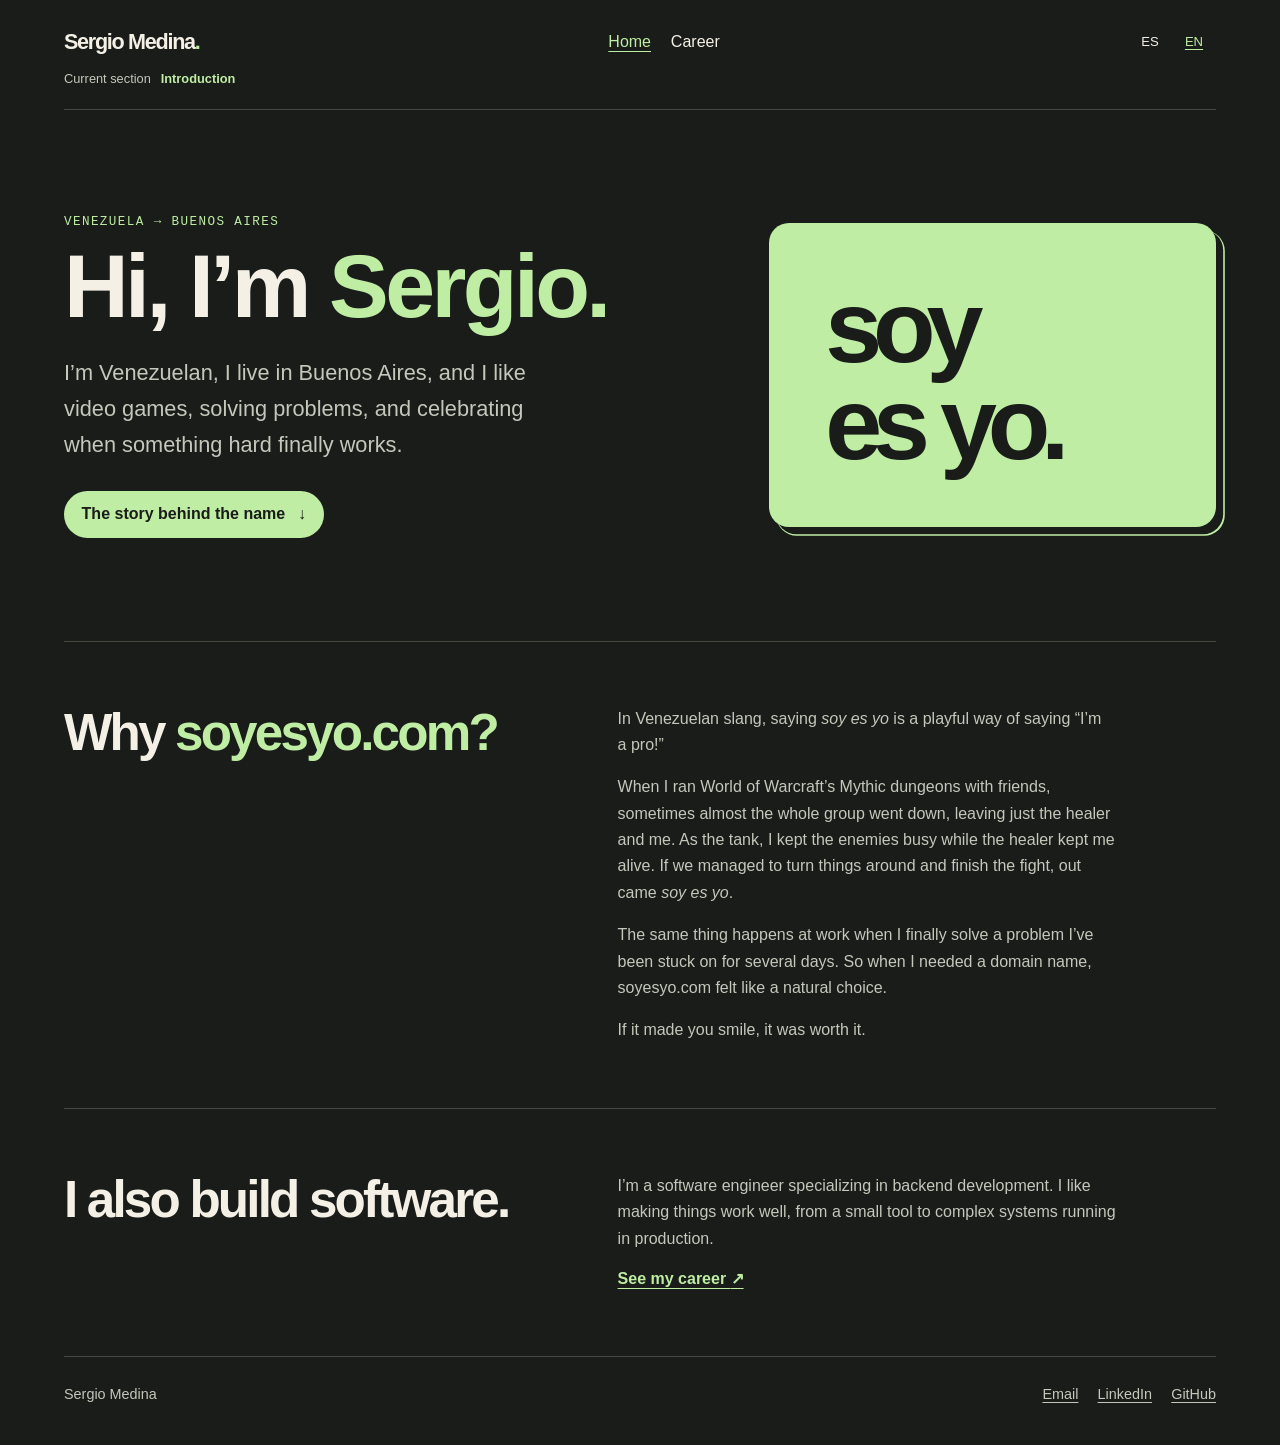
==== en/index.html @ 8597193c "Simplify career header and introduction" ====
<!doctype html>
<html lang="en">
<head>
  <meta charset="utf-8">
  <meta name="viewport" content="width=device-width, initial-scale=1">
  <meta name="description" content="I’m Sergio Medina, a Venezuelan software engineer based in Buenos Aires. Read the story behind soyesyo.com and explore my work in backend development.">
  <meta name="theme-color" content="#191c19">
  <title>Sergio Medina | Soy es yo</title>
  <link rel="canonical" href="https://soyesyo.com/en/">
  <link rel="alternate" hreflang="es" href="https://soyesyo.com/">
  <link rel="alternate" hreflang="en" href="https://soyesyo.com/en/">
  <link rel="alternate" hreflang="x-default" href="https://soyesyo.com/">
  <link rel="stylesheet" href="../styles.css?v=17">
  <script src="../scripts.js?v=10" defer></script>
</head>
<body>
  <a class="skip" href="#content">Skip to content</a>
  <header class="site-header wrap">
    <a class="brand" href="./" lang="es">Sergio Medina<span class="brand-period">.</span></a>
    <nav aria-label="Main navigation">
      <a href="./" aria-current="page">Home</a>
      <a href="career.html" data-career-link>Career</a>
    </nav>
    <nav class="languages" aria-label="Language">
      <a lang="es" hreflang="es" aria-label="Español" href="../">ES</a>
      <a lang="en" hreflang="en" aria-label="English" href="./" aria-current="true">EN</a>
    </nav>
    <p class="section-position" hidden>Current section <span></span></p>
    <div class="reading-progress" aria-hidden="true"></div>
  </header>
  <main class="wrap" id="content" tabindex="-1">
    <section class="hero personal" id="about" aria-labelledby="intro" data-section-label="Introduction" tabindex="-1">
      <div>
        <p class="eyebrow">Venezuela → Buenos Aires</p>
        <h1 id="intro">Hi, I’m <span>Sergio.</span></h1>
        <p class="lede">I’m Venezuelan, I live in Buenos Aires, and I like video games, solving problems, and celebrating when something hard finally works.</p>
        <a class="button" href="#about-domain">The story behind the name <span aria-hidden="true">↓</span></a>
      </div>
      <div class="wordmark" lang="es" aria-hidden="true"><span>soy</span><span>es yo.</span></div>
    </section>
    <section class="section editorial" id="about-domain" aria-labelledby="domain-title" data-section-label="The story behind the name" tabindex="-1">
      <h2 id="domain-title">Why <span>soyesyo.com?</span></h2>
      <div>
        <p>In Venezuelan slang, saying <em lang="es">soy es yo</em> is a playful way of saying “I’m a pro!”</p>
        <p>When I ran World of Warcraft’s Mythic dungeons with friends, sometimes almost the whole group went down, leaving just the healer and me. As the tank, I kept the enemies busy while the healer kept me alive. If we managed to turn things around and finish the fight, out came <em lang="es">soy es yo</em>.</p>
        <p>The same thing happens at work when I finally solve a problem I’ve been stuck on for several days. So when I needed a domain name, soyesyo.com felt like a natural choice.</p>
        <p>If it made you smile, it was worth it.</p>
      </div>
    </section>
    <section class="section editorial" id="software" aria-labelledby="work-title" data-section-label="I also build software" tabindex="-1">
      <h2 id="work-title">I also build software.</h2>
      <div><p>I’m a software engineer specializing in backend development. I like making things work well, from a small tool to complex systems running in production.</p>
      <a class="text-link" href="career.html">See my career <span aria-hidden="true">↗</span></a></div>
    </section>
  </main>
  <footer class="site-footer wrap">
    <span>Sergio Medina</span>
    <div><a href="mailto:sermed19@gmail.com">Email</a><a href="https://www.linkedin.com/in/sermedh/">LinkedIn</a><a href="https://github.com/Sermed92">GitHub</a></div>
  </footer>
</body>
</html>
---- styles.css ----
:root {
  color-scheme: dark;
  --background: #191c19;
  --surface: #232823;
  --text: #f5f0e6;
  --muted: #c4c8bb;
  --accent: #bfeda4;
  --line: #434b41;
  font-family: "DM Sans", "Segoe UI", sans-serif;
  background: var(--background);
  color: var(--text);
}

html { scroll-padding-top: var(--header-scroll-offset, 5.5rem); }
* { box-sizing: border-box; }
body { margin: 0; line-height: 1.65; }
a { color: inherit; text-underline-offset: .24em; }
a:hover { color: var(--accent); }
a:focus-visible { outline: 2px solid var(--accent); outline-offset: 5px; }
p, h1, h2, h3, dl, dd { margin: 0; }
p + p { margin-top: 1em; }
.wrap { width: min(100% - 3rem, 72rem); margin-inline: auto; }
.skip { position: fixed; left: 1rem; top: 1rem; z-index: 3; transform: translateY(-200%); background: var(--surface); padding: .5rem 1rem; }
.skip:focus { transform: none; }

.site-header, .site-footer { display: flex; align-items: center; justify-content: space-between; gap: .75rem 1.5rem; }
.site-header { position: sticky; top: 0; z-index: 2; background: var(--background); padding-block: 1.25rem; border-bottom: 1px solid var(--line); }
.site-header:has(.section-position:not([hidden])) { flex-wrap: wrap; row-gap: .25rem; }
.section-position { flex-basis: 100%; color: var(--muted); font-size: .8rem; }
[tabindex="-1"]:focus-visible { outline: 2px solid var(--accent); outline-offset: 4px; }
.section-position span { color: var(--accent); font-weight: 650; margin-inline-start: .4rem; }
.reading-progress {
  position: absolute;
  inset: auto 0 -1px;
  height: 2px;
  background: var(--accent);
  transform: scaleX(var(--reading-progress, 0));
  transform-origin: left;
  pointer-events: none;
}
.site-header nav, .site-footer div { display: flex; align-items: center; flex-wrap: wrap; gap: .5rem 1.2rem; }
.site-header a { text-decoration: none; }
.site-header nav a { display: inline-flex; align-items: center; justify-content: center; min-width: 2.75rem; min-height: 2.75rem; }
.site-header .section-jump { display: inline-flex; align-items: center; min-height: 2.75rem; padding-inline: .25rem; text-decoration: underline; white-space: nowrap; }
.site-header [aria-current] { color: var(--accent); text-decoration: underline; }
.brand { white-space: nowrap; font-size: 1.35rem; font-weight: 800; letter-spacing: -.06em; }
.brand-period, h1 span, .editorial h2 span { color: var(--accent); }
.site-header .languages { gap: 0; font-size: .82rem; }
.site-footer { flex-wrap: wrap; border-top: 1px solid var(--line); padding-block: 1.6rem 2.4rem; color: var(--muted); font-size: .9rem; }

.hero { display: grid; align-items: center; grid-template-columns: minmax(0, 1.35fr) minmax(0, 1fr); gap: clamp(2.5rem, 8vw, 7rem); padding-block: clamp(3.5rem, 8vw, 8rem); }
.hero h1 { font-size: clamp(3rem, 7vw, 7rem); font-weight: 650; line-height: .98; letter-spacing: -.04em; margin-block: .75rem 1.5rem; text-wrap: balance; }
.professional { grid-template-columns: minmax(0, 2.5fr) minmax(10rem, 1fr); padding-block: clamp(2.5rem, 5vw, 5rem); }
.professional h1 { font-size: clamp(2.65rem, 5.4vw, 5.4rem); }
.legacy-sections :target, .legacy-sections :target > a, .legacy-recovery:not(:has(:target)) .legacy-default a { color: var(--accent); font-weight: 650; }
.eyebrow { font: .79rem/1.5 "IBM Plex Mono", Consolas, monospace; letter-spacing: .11em; text-transform: uppercase; color: var(--accent); }
.lede { font-size: clamp(1.08rem, 1.7vw, 1.38rem); max-width: 41ch; color: var(--muted); }
.button { display: inline-flex; align-items: center; gap: .8rem; margin-top: 1.75rem; padding: .65rem 1.1rem; border-radius: 99rem; color: var(--background); background: var(--accent); font-weight: 650; text-decoration: none; }
.button:hover { background: var(--text); color: var(--background); }
.wordmark { display: grid; align-content: center; min-height: 19rem; padding: clamp(1.5rem, 5vw, 3.5rem); background: var(--accent); color: var(--background); border-radius: 1.25rem; box-shadow: .45rem .45rem 0 var(--background), .5rem .5rem 0 .05rem var(--accent); font-size: clamp(3rem, 8vw, 7.5rem); font-weight: 800; line-height: .85; letter-spacing: -.09em; }
.wordmark span + span { margin-top: .1em; }
.hero-aside { display: grid; align-self: end; border-top: 1px solid var(--line); }
.hero-aside a { display: flex; justify-content: space-between; gap: 1rem; border-bottom: 1px solid var(--line); padding-block: .8rem; text-decoration: none; }
.hero-aside a:hover { text-decoration: underline; }
.hero-aside span, .text-link { color: var(--accent); }

.section { border-top: 1px solid var(--line); padding-block: clamp(2.5rem, 5vw, 5rem); scroll-margin-top: 1.25rem; }
.section h2 { font-size: clamp(2rem, 4vw, 3.5rem); font-weight: 650; letter-spacing: -.055em; line-height: 1.06; margin-bottom: 1.5rem; }
.section h3 { font-size: 1.38rem; line-height: 1.2; letter-spacing: -.025em; text-wrap: balance; }
.section p:not(.eyebrow), .skills dd { color: var(--muted); }
.lede, .timeline p, .skills dd { text-wrap: pretty; }
.editorial { display: grid; grid-template-columns: minmax(0, .9fr) minmax(0, 1.1fr); gap: 1.25rem 4rem; }
.editorial h2 { margin: 0; }
.editorial p { max-width: 56ch; text-wrap: pretty; }
.text-link { display: inline-block; margin-top: .85rem; font-weight: 650; }
.text-link:hover { color: var(--text); }

.case-grid { display: grid; grid-template-columns: repeat(auto-fit, minmax(min(100%, 16rem), 1fr)); gap: 1rem; }
.work-principles .case {
  background: transparent;
  border-width: 1px 0 0;
  border-radius: 0;
  padding-inline: 0;
}
.case { display: flex; flex-direction: column; align-items: start; gap: .85rem; padding: clamp(1rem, 2.4vw, 1.6rem); border: 1px solid var(--line); border-radius: 1rem; background: var(--surface); }
.case p { margin: 0; text-wrap: pretty; }
.case p.case-result { color: var(--text); font-weight: 650; }
.case .stack { margin-top: auto; padding-top: .85rem; border-top: 1px solid var(--line); width: 100%; font-size: .85rem; }
.timeline { list-style: none; margin: 0; padding: 0; }
.timeline li { display: grid; grid-template-columns: minmax(9rem, .35fr) minmax(0, 1fr); gap: .35rem 1.5rem; padding-block: 1.2rem; border-bottom: 1px solid var(--line); }
.timeline li:last-child { border-bottom: 0; padding-bottom: 0; }
.timeline h3 { margin-bottom: .35rem; }
.timeline h3 span { display: inline-block; margin-left: .45rem; font-size: .9rem; font-weight: 450; letter-spacing: normal; color: var(--muted); }
.date { font: .84rem/1.6 "IBM Plex Mono", Consolas, monospace; }
.skills div + div { margin-top: .85rem; }
.skills dt { font-weight: 650; }

@media (max-width: 48rem) {
  .hero, .editorial { grid-template-columns: 1fr; }
  .wordmark { min-height: 12rem; }
}
@media (max-width: 28rem) {
  .wrap { width: calc(100% - 2rem); }
  .site-header { width: calc(100% - 1.25rem); column-gap: .25rem; font-size: .9rem; }
  .site-header nav { column-gap: .25rem; }
  .site-header .brand { letter-spacing: -.04em; font-size: .9rem; }
  .site-header { padding-block: .65rem; }
  .career-header { display: grid; grid-template-columns: 1fr auto; gap: 0 .5rem; padding-block: .25rem; }
  .career-header .section-jump, .career-header nav:not(.languages) { justify-self: end; }
  .career-header .languages { justify-self: end; }
  .timeline li { grid-template-columns: 1fr; }
}

@media (max-width: 30rem) and (max-height: 40rem) {
  .professional { padding-block-start: 1.25rem; }
  .professional h1 { font-size: clamp(2rem, 9vw, 2.35rem); margin-bottom: 1rem; }
}
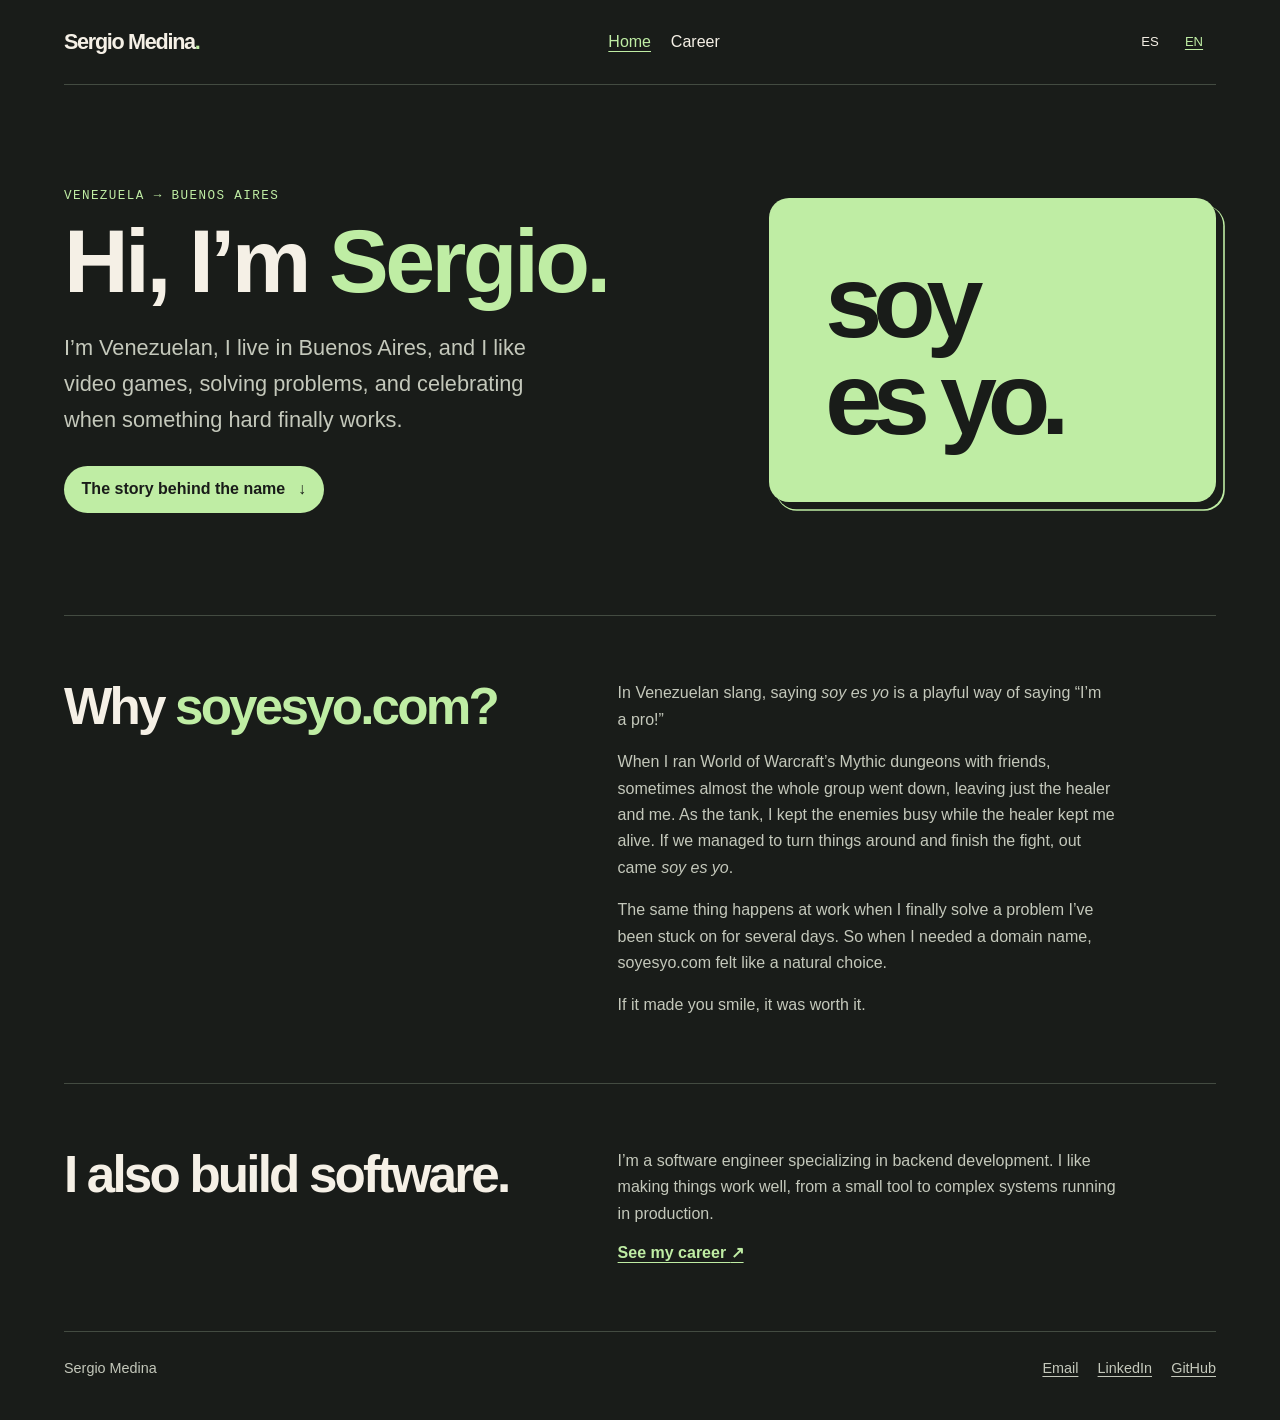
==== commit 1096a9bb: "Simplify navigation across the portfolio" ====
--- a/en/index.html
+++ b/en/index.html
@@ -10,8 +10,8 @@
   <link rel="alternate" hreflang="es" href="https://soyesyo.com/">
   <link rel="alternate" hreflang="en" href="https://soyesyo.com/en/">
   <link rel="alternate" hreflang="x-default" href="https://soyesyo.com/">
-  <link rel="stylesheet" href="../styles.css?v=17">
-  <script src="../scripts.js?v=10" defer></script>
+  <link rel="stylesheet" href="../styles.css?v=19">
+  <script src="../scripts.js?v=11" defer></script>
 </head>
 <body>
   <a class="skip" href="#content">Skip to content</a>
@@ -25,11 +25,10 @@
       <a lang="es" hreflang="es" aria-label="Español" href="../">ES</a>
       <a lang="en" hreflang="en" aria-label="English" href="./" aria-current="true">EN</a>
     </nav>
-    <p class="section-position" hidden>Current section <span></span></p>
     <div class="reading-progress" aria-hidden="true"></div>
   </header>
   <main class="wrap" id="content" tabindex="-1">
-    <section class="hero personal" id="about" aria-labelledby="intro" data-section-label="Introduction" tabindex="-1">
+    <section class="hero personal" id="about" aria-labelledby="intro" tabindex="-1">
       <div>
         <p class="eyebrow">Venezuela → Buenos Aires</p>
         <h1 id="intro">Hi, I’m <span>Sergio.</span></h1>
@@ -38,7 +37,7 @@
       </div>
       <div class="wordmark" lang="es" aria-hidden="true"><span>soy</span><span>es yo.</span></div>
     </section>
-    <section class="section editorial" id="about-domain" aria-labelledby="domain-title" data-section-label="The story behind the name" tabindex="-1">
+    <section class="section editorial" id="about-domain" aria-labelledby="domain-title" tabindex="-1">
       <h2 id="domain-title">Why <span>soyesyo.com?</span></h2>
       <div>
         <p>In Venezuelan slang, saying <em lang="es">soy es yo</em> is a playful way of saying “I’m a pro!”</p>
@@ -47,7 +46,7 @@
         <p>If it made you smile, it was worth it.</p>
       </div>
     </section>
-    <section class="section editorial" id="software" aria-labelledby="work-title" data-section-label="I also build software" tabindex="-1">
+    <section class="section editorial" id="software" aria-labelledby="work-title" tabindex="-1">
       <h2 id="work-title">I also build software.</h2>
       <div><p>I’m a software engineer specializing in backend development. I like making things work well, from a small tool to complex systems running in production.</p>
       <a class="text-link" href="career.html">See my career <span aria-hidden="true">↗</span></a></div>
--- a/styles.css
+++ b/styles.css
@@ -24,11 +24,8 @@
 .skip:focus { transform: none; }
 
 .site-header, .site-footer { display: flex; align-items: center; justify-content: space-between; gap: .75rem 1.5rem; }
-.site-header { position: sticky; top: 0; z-index: 2; background: var(--background); padding-block: 1.25rem; border-bottom: 1px solid var(--line); }
-.site-header:has(.section-position:not([hidden])) { flex-wrap: wrap; row-gap: .25rem; }
-.section-position { flex-basis: 100%; color: var(--muted); font-size: .8rem; }
+.site-header { position: sticky; top: 0; flex-wrap: wrap; z-index: 2; background: var(--background); padding-block: 1.25rem; border-bottom: 1px solid var(--line); }
 [tabindex="-1"]:focus-visible { outline: 2px solid var(--accent); outline-offset: 4px; }
-.section-position span { color: var(--accent); font-weight: 650; margin-inline-start: .4rem; }
 .reading-progress {
   position: absolute;
   inset: auto 0 -1px;
@@ -39,9 +36,9 @@
   pointer-events: none;
 }
 .site-header nav, .site-footer div { display: flex; align-items: center; flex-wrap: wrap; gap: .5rem 1.2rem; }
+.site-header nav { flex-shrink: 0; }
 .site-header a { text-decoration: none; }
 .site-header nav a { display: inline-flex; align-items: center; justify-content: center; min-width: 2.75rem; min-height: 2.75rem; }
-.site-header .section-jump { display: inline-flex; align-items: center; min-height: 2.75rem; padding-inline: .25rem; text-decoration: underline; white-space: nowrap; }
 .site-header [aria-current] { color: var(--accent); text-decoration: underline; }
 .brand { white-space: nowrap; font-size: 1.35rem; font-weight: 800; letter-spacing: -.06em; }
 .brand-period, h1 span, .editorial h2 span { color: var(--accent); }
@@ -101,13 +98,9 @@
 }
 @media (max-width: 28rem) {
   .wrap { width: calc(100% - 2rem); }
-  .site-header { width: calc(100% - 1.25rem); column-gap: .25rem; font-size: .9rem; }
+  .site-header { width: calc(100% - 1rem); gap: 0 .125rem; padding-block: .35rem; font-size: .9rem; }
   .site-header nav { column-gap: .25rem; }
   .site-header .brand { letter-spacing: -.04em; font-size: .9rem; }
-  .site-header { padding-block: .65rem; }
-  .career-header { display: grid; grid-template-columns: 1fr auto; gap: 0 .5rem; padding-block: .25rem; }
-  .career-header .section-jump, .career-header nav:not(.languages) { justify-self: end; }
-  .career-header .languages { justify-self: end; }
   .timeline li { grid-template-columns: 1fr; }
 }
 
